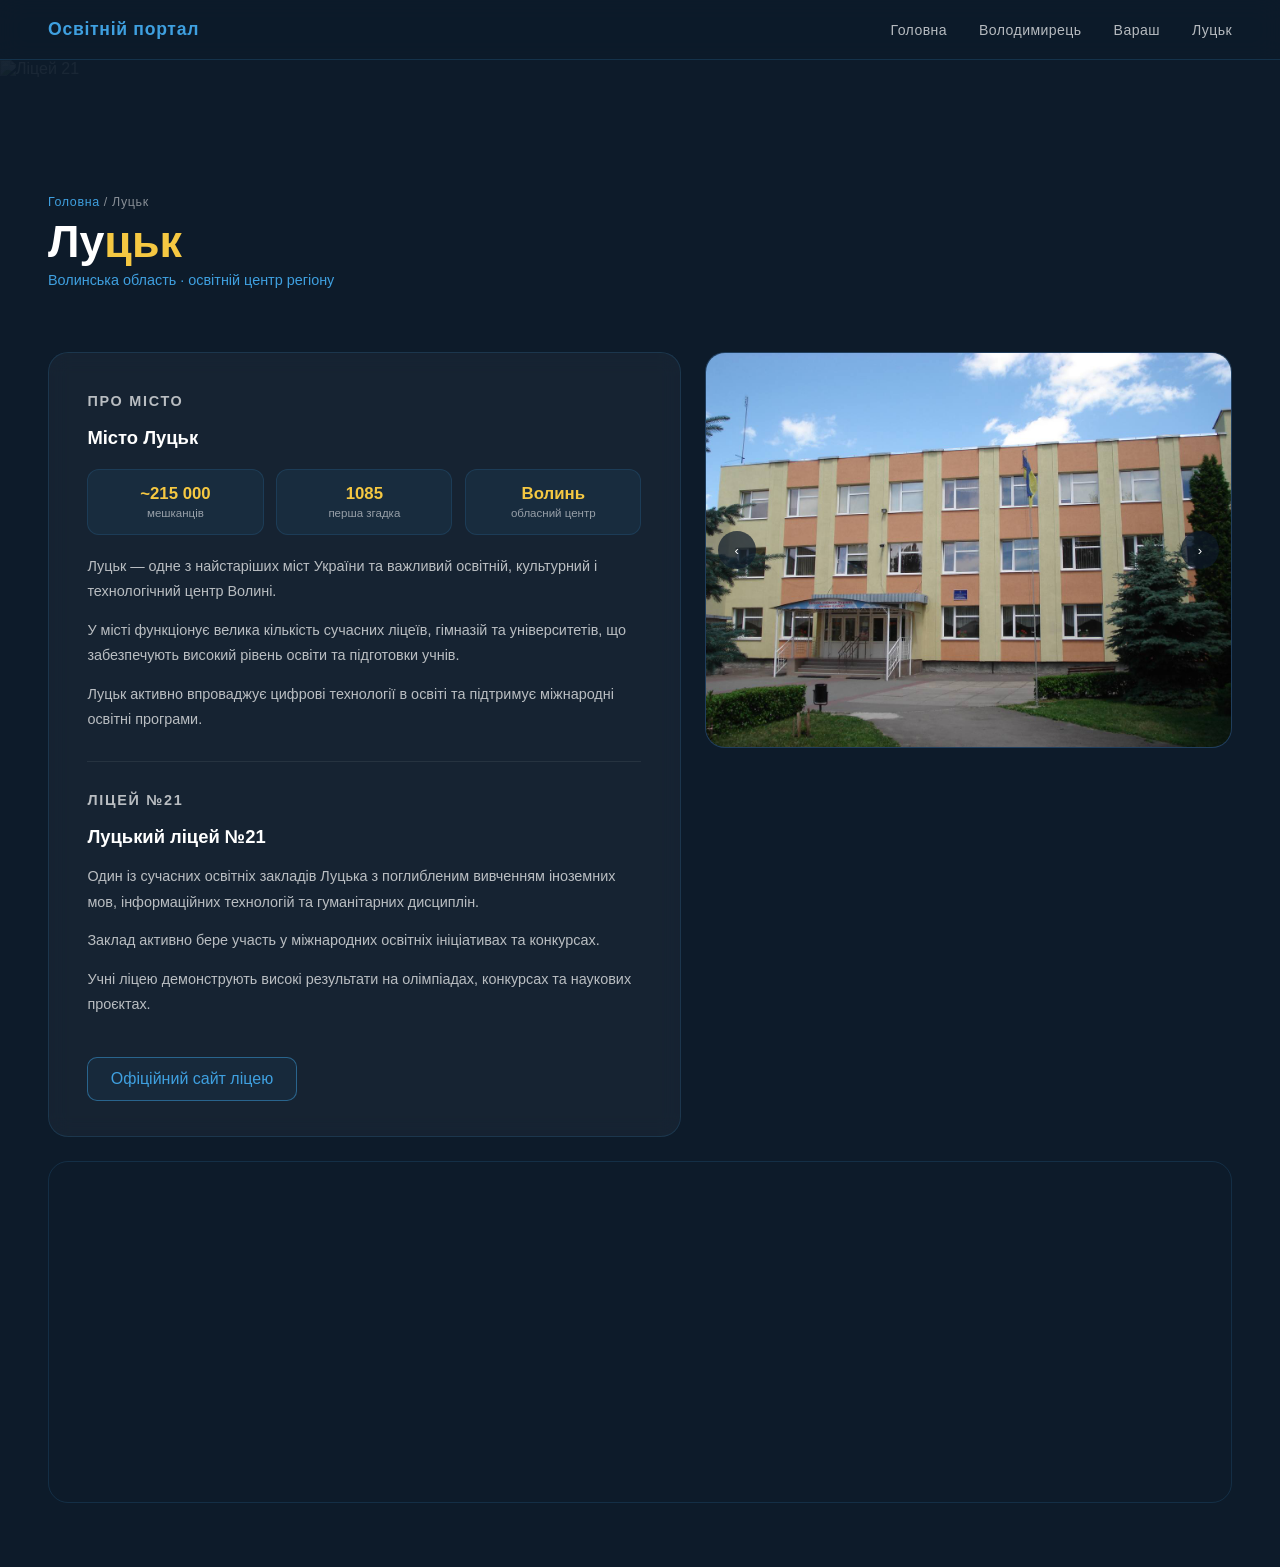
==== lutsk.html @ 0bba573e "global-fix" ====
<!DOCTYPE html>
<html lang="uk">

<head>
    <meta charset="UTF-8">
    <title>Луцьк</title>
    <link rel="stylesheet" href="style/lutsk.css">
</head>

<body>

    <header class="header">

        <div class="logo">
            <h2>Освітній портал</h2>
        </div>

        <nav class="nav">
            <a href="index.html">Головна</a>
            <a href="volodymyrets.html">Володимирець</a>
            <a href="varash.html">Вараш</a>
            <a href="lutsk.html" class="active">Луцьк</a>
        </nav>

    </header>

    <div class="page-banner">

        <img class="banner-bg" src="https://gymnasia21.lutsk.ua/wp-content/uploads/2023/09/IMG_5106.jpg" alt="Ліцей 21">

        <div class="banner-content">

            <div class="breadcrumb">
                <a href="index.html">Головна</a> / Луцьк
            </div>

            <h1>Лу<span>цьк</span></h1>

            <div class="banner-subtitle">
                Волинська область · освітній центр регіону
            </div>

        </div>

    </div>

    <section class="page-section">

        <div class="page-info">

            <p class="info-section-title">
                Про місто
            </p>

            <h2>Місто Луцьк</h2>

            <div class="stats-row">

                <div class="stat-item">
                    <span class="stat-value">~215 000</span>
                    <span class="stat-label">мешканців</span>
                </div>

                <div class="stat-item">
                    <span class="stat-value">1085</span>
                    <span class="stat-label">перша згадка</span>
                </div>

                <div class="stat-item">
                    <span class="stat-value">Волинь</span>
                    <span class="stat-label">обласний центр</span>
                </div>

            </div>

            <p>
                Луцьк — одне з найстаріших міст України та важливий
                освітній, культурний і технологічний центр Волині.
            </p>

            <p>
                У місті функціонує велика кількість сучасних ліцеїв,
                гімназій та університетів, що забезпечують високий
                рівень освіти та підготовки учнів.
            </p>

            <p>
                Луцьк активно впроваджує цифрові технології в освіті
                та підтримує міжнародні освітні програми.
            </p>

            <p class="info-section-title">
                Ліцей №21
            </p>

            <h2>
                Луцький ліцей №21
            </h2>

            <p>
                Один із сучасних освітніх закладів Луцька з
                поглибленим вивченням іноземних мов,
                інформаційних технологій та гуманітарних дисциплін.
            </p>

            <p>
                Заклад активно бере участь у міжнародних
                освітніх ініціативах та конкурсах.
            </p>

            <p>
                Учні ліцею демонструють високі результати
                на олімпіадах, конкурсах та наукових проєктах.
            </p>

            <a class="school-link" href="https://gymnasia21.lutsk.ua/" target="_blank">

                Офіційний сайт ліцею

            </a>

        </div>

        <div class="slider">

            <div class="slides" id="slides">

                <img src="photo/lutsk1.jpg" alt="Луцьк 1">

                <img src="photo/lutsk2.jpg" alt="Луцьк 2">

                <img src="photo/lutsk3.jpg" alt="Луцьк 3">

            </div>

            <button class="prev" onclick="changeSlide(-1)">‹</button>
            <button class="next" onclick="changeSlide(1)">›</button>

            <div class="slider-dots" id="dots"></div>

            <div class="slide-counter" id="counter">
                1 / 3
            </div>

        </div>

        <div class="map-box">

            <div class="map-label">
            </div>

            <iframe src="https://www.google.com/maps?q=Луцький%20ліцей%2021&output=embed" allowfullscreen
                loading="lazy">
            </iframe>

        </div>

    </section>

    <script>

        let current = 0;

        const slides =
            document.getElementById('slides');

        const counter =
            document.getElementById('counter');

        const total =
            slides.querySelectorAll('img').length;

        const dotsEl =
            document.getElementById('dots');

        for (let i = 0; i < total; i++) {

            const d =
                document.createElement('button');

            d.className =
                'dot' + (i === 0 ? ' active' : '');

            d.onclick = () => goTo(i);

            dotsEl.appendChild(d);

        }

        function goTo(n) {

            current =
                (n + total) % total;

            slides.style.transform =
                `translateX(-${current * 100}%)`;

            counter.textContent =
                `${current + 1} / ${total}`;

            dotsEl
                .querySelectorAll('.dot')
                .forEach((d, i) =>
                    d.classList.toggle('active', i === current)
                );

        }

        function changeSlide(dir) {

            goTo(current + dir);

        }

        setInterval(() => changeSlide(1), 4500);

    </script>

</body>

</html>
---- style/lutsk.css ----
@import url('volodymyrets.css');
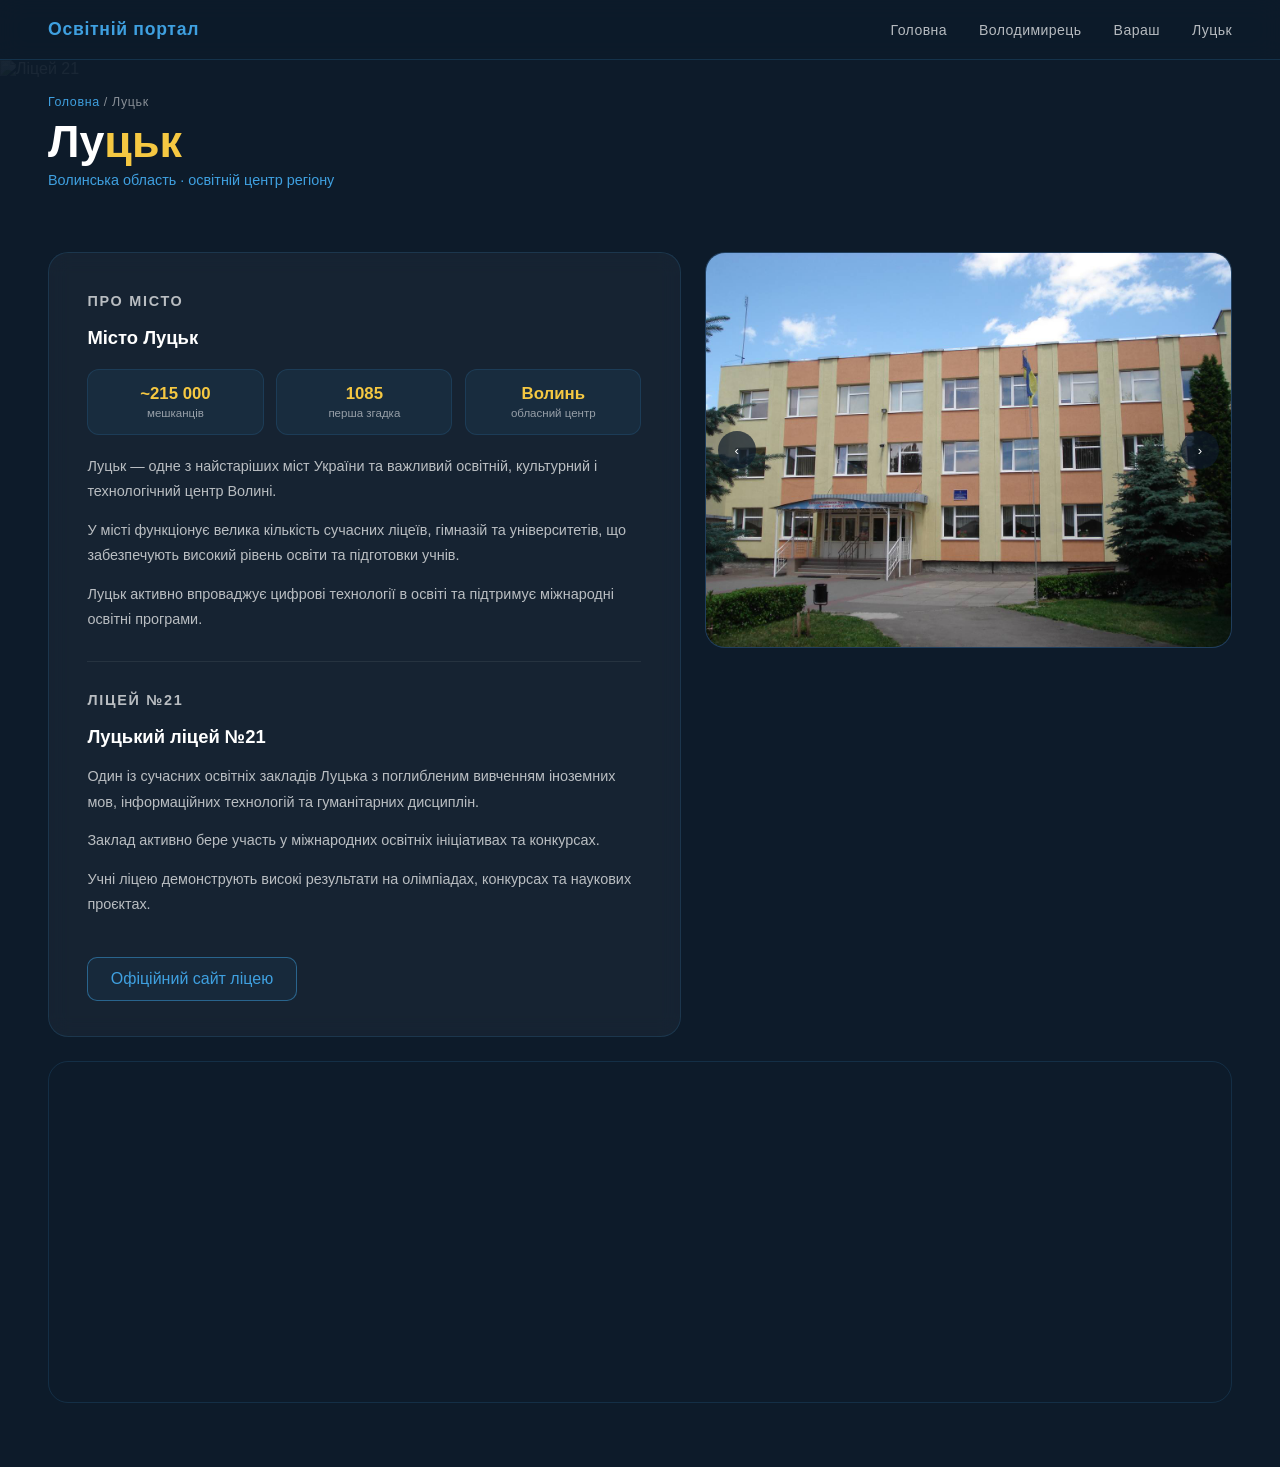
==== commit 9f441794: "add_mobile_version" ====
--- a/lutsk.html
+++ b/lutsk.html
@@ -3,6 +3,7 @@
 
 <head>
     <meta charset="UTF-8">
+    <meta name="viewport" content="width=device-width, initial-scale=1.0">
     <title>Луцьк</title>
     <link rel="stylesheet" href="style/lutsk.css">
 </head>
@@ -14,8 +15,8 @@
         <div class="logo">
             <h2>Освітній портал</h2>
         </div>
-
-        <nav class="nav">
+        </div><button class="burger" onclick="toggleMenu()">☰</button>
+        <nav class="nav" id="nav">
             <a href="index.html">Головна</a>
             <a href="volodymyrets.html">Володимирець</a>
             <a href="varash.html">Вараш</a>
